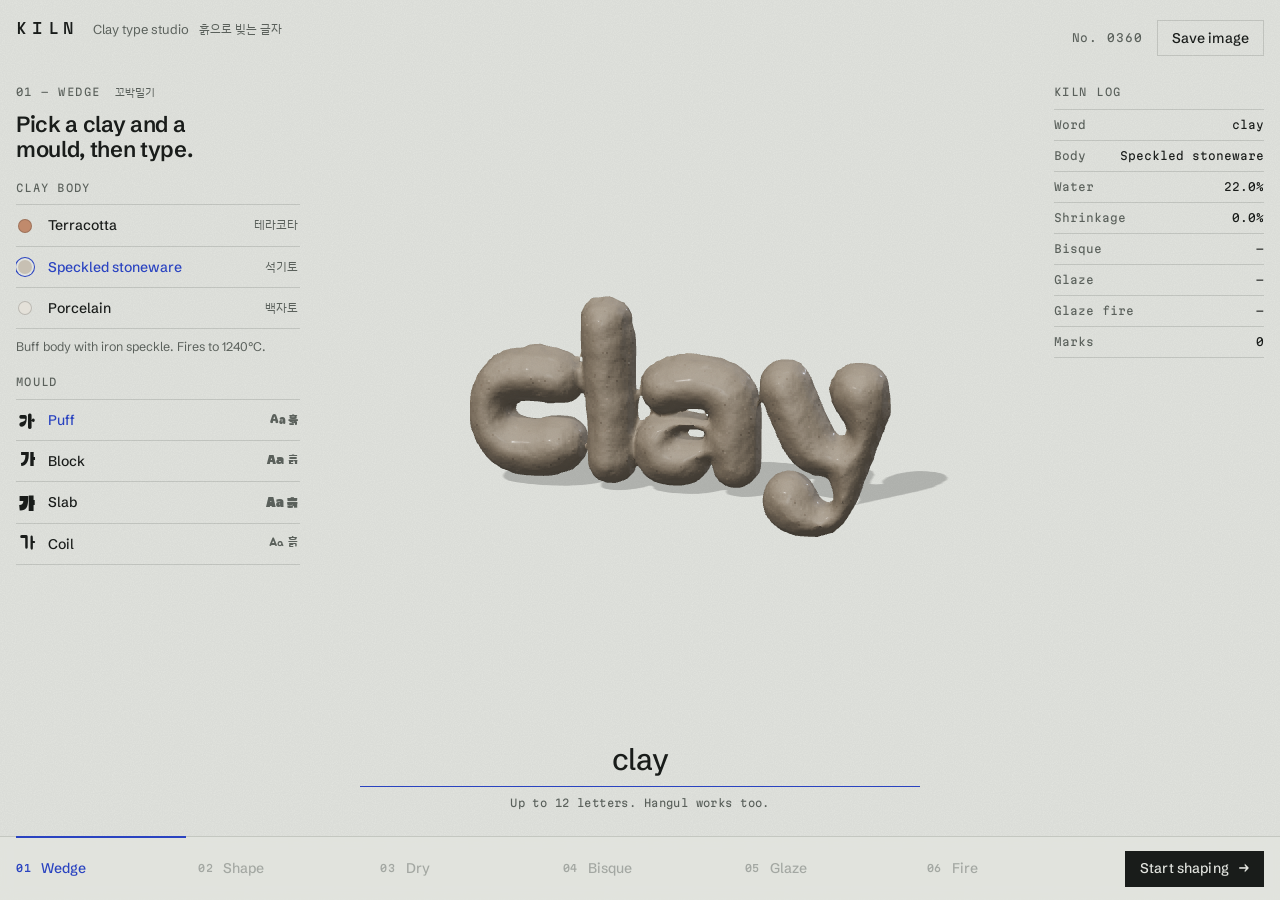
==== index.html @ d6819cc2 "Add KILN clay type studio Interactive typography site: a typed word is inflated into clay letters fr" ====
<!doctype html>
<html lang="en">
<head>
<meta charset="utf-8">
<meta name="viewport" content="width=device-width, initial-scale=1, viewport-fit=cover">
<title>Kiln Type Studio</title>
<meta name="description" content="Type a word and it is built out of clay. Shape it with your hands, dry it, fire it, glaze it.">
<meta name="claude:viewport-fit-sides" content="cover">
<link rel="preconnect" href="https://fonts.googleapis.com">
<link rel="preconnect" href="https://fonts.gstatic.com" crossorigin>
<link rel="stylesheet" href="https://fonts.googleapis.com/css2?family=Bagel+Fat+One&family=Black+Han+Sans&family=Gasoek+One&family=Jua&family=Schibsted+Grotesk:wght@400;500;600;700&family=Martian+Mono:wght@300;400;500&family=IBM+Plex+Sans+KR:wght@400;500&display=swap">
<link rel="stylesheet" href="css/style.css">
<script type="importmap">{ "imports": { "three": "./vendor/three.module.js" } }</script>
</head>
<body data-stage="0">
<div class="grain" aria-hidden="true"></div>
<div class="glow" aria-hidden="true"></div>
<canvas id="stage" aria-label="Clay letters on a banding wheel"></canvas>

<header class="top">
  <div class="mark">
    <span class="mark-word">KILN</span>
    <span class="mark-sub">Clay type studio<span class="ko">흙으로 빚는 글자</span></span>
  </div>
  <div class="top-right">
    <span class="piece mono" id="piece">No. 0001</span>
    <button class="btn ghost" id="save" type="button">Save image</button>
  </div>
</header>

<aside class="panel" id="panel">
  <!-- 01 Wedge -->
  <section class="step-pane" data-pane="0">
    <p class="eyebrow mono">01 — Wedge <span class="ko">꼬박밀기</span></p>
    <h2 class="pane-title">Pick a clay and a mould, then type.</h2>
    <div class="field">
      <span class="label mono">Clay body</span>
      <div class="chips" id="bodies" role="radiogroup" aria-label="Clay body"></div>
      <p class="hint" id="body-note"></p>
    </div>
    <div class="field">
      <span class="label mono">Mould</span>
      <div class="chips" id="moulds" role="radiogroup" aria-label="Letter mould"></div>
    </div>
  </section>

  <!-- 02 Shape -->
  <section class="step-pane" data-pane="1">
    <p class="eyebrow mono">02 — Shape <span class="ko">성형</span></p>
    <h2 class="pane-title">Work the letters by hand.</h2>
    <div class="tools" id="tools" role="radiogroup" aria-label="Tool"></div>
    <div class="field">
      <label class="label mono" for="brush">Tool size <output id="brush-out" class="mono">M</output></label>
      <input type="range" id="brush" min="0" max="2" step="1" value="1">
    </div>
    <div class="row">
      <button class="btn ghost" id="undo" type="button">Undo <kbd>⌘Z</kbd></button>
      <button class="btn ghost" id="reform" type="button">Re-wedge</button>
    </div>
    <p class="hint">Drag on the clay to use the tool. Drag the empty space to turn the wheel.</p>
  </section>

  <!-- 03 Dry -->
  <section class="step-pane" data-pane="2">
    <p class="eyebrow mono">03 — Dry <span class="ko">건조</span></p>
    <h2 class="pane-title">Leave it on the shelf.</h2>
    <div class="meter">
      <div class="meter-num mono"><span id="moist">22.0</span><small>% water</small></div>
      <div class="meter-bar"><i id="moist-bar"></i></div>
      <ol class="phases mono" id="dry-phases">
        <li data-at="22">Plastic</li>
        <li data-at="12">Leather-hard</li>
        <li data-at="0">Bone dry</li>
      </ol>
    </div>
    <p class="hint">Clay loses about 5% of its size as the water leaves.</p>
  </section>

  <!-- 04 Bisque -->
  <section class="step-pane" data-pane="3">
    <p class="eyebrow mono">04 — Bisque <span class="ko">초벌</span></p>
    <h2 class="pane-title">First firing, to cone 08.</h2>
    <div class="kiln">
      <div class="meter-num mono"><span class="temp" data-temp>20</span><small>°C</small></div>
      <canvas class="curve" data-curve width="560" height="200" aria-label="Firing curve"></canvas>
    </div>
    <button class="btn solid" data-fire="bisque" type="button">Fire the kiln</button>
  </section>

  <!-- 05 Glaze -->
  <section class="step-pane" data-pane="4">
    <p class="eyebrow mono">05 — Glaze <span class="ko">시유</span></p>
    <h2 class="pane-title">Choose a glaze and dip.</h2>
    <div class="glazes" id="glazes" role="radiogroup" aria-label="Glaze"></div>
    <div class="field">
      <label class="label mono" for="depth">Dip depth <output id="depth-out" class="mono">70%</output></label>
      <input type="range" id="depth" min="30" max="100" step="5" value="70">
    </div>
    <button class="btn solid" id="dip" type="button">Dip</button>
    <p class="hint">Raw glaze is chalky and pale. The colour only comes out in the kiln.</p>
  </section>

  <!-- 06 Fire -->
  <section class="step-pane" data-pane="5">
    <p class="eyebrow mono">06 — Glaze fire <span class="ko">재벌</span></p>
    <h2 class="pane-title" id="fire-title">Second firing.</h2>
    <div class="kiln">
      <div class="meter-num mono"><span class="temp" data-temp>20</span><small>°C</small></div>
      <canvas class="curve" data-curve width="560" height="200" aria-label="Firing curve"></canvas>
    </div>
    <button class="btn solid" data-fire="glaze" type="button">Fire the kiln</button>
    <div class="done" id="done" hidden>
      <p class="done-line">Out of the kiln.</p>
      <div class="row">
        <button class="btn solid" id="save2" type="button">Save image</button>
        <button class="btn ghost" id="again" type="button">New piece</button>
      </div>
    </div>
  </section>
</aside>

<aside class="log" aria-label="Kiln log">
  <p class="eyebrow mono">Kiln log</p>
  <dl class="mono">
    <div><dt>Word</dt><dd id="log-word">—</dd></div>
    <div><dt>Body</dt><dd id="log-body">—</dd></div>
    <div><dt>Water</dt><dd id="log-water">22%</dd></div>
    <div><dt>Shrinkage</dt><dd id="log-shrink">0.0%</dd></div>
    <div><dt>Bisque</dt><dd id="log-bisque">—</dd></div>
    <div><dt>Glaze</dt><dd id="log-glaze">—</dd></div>
    <div><dt>Glaze fire</dt><dd id="log-fire">—</dd></div>
    <div><dt>Marks</dt><dd id="log-marks">0</dd></div>
  </dl>
</aside>

<div class="type-in" id="type-in">
  <input id="word" type="text" maxlength="12" autocomplete="off" spellcheck="false" value="clay" aria-label="Word to make in clay">
  <p class="hint mono">Up to 12 letters. Hangul works too.</p>
</div>

<div class="cursor" id="cursor" aria-hidden="true"></div>
<p class="toast mono" id="toast" role="status" aria-live="polite"></p>

<nav class="rail" aria-label="Process">
  <ol id="steps">
    <li><button type="button" data-step="0"><span class="mono">01</span>Wedge</button></li>
    <li><button type="button" data-step="1"><span class="mono">02</span>Shape</button></li>
    <li><button type="button" data-step="2"><span class="mono">03</span>Dry</button></li>
    <li><button type="button" data-step="3"><span class="mono">04</span>Bisque</button></li>
    <li><button type="button" data-step="4"><span class="mono">05</span>Glaze</button></li>
    <li><button type="button" data-step="5"><span class="mono">06</span>Fire</button></li>
  </ol>
  <button class="btn solid next" id="next" type="button">Next<span aria-hidden="true">→</span></button>
</nav>

<script type="module" src="js/main.js"></script>
</body>
</html>
---- css/style.css ----
/* Layout: a full-bleed wheel-head with the studio's controls pinned to its edges —
   process rail along the floor, tool pane left, kiln log right. */
:root {
  --bg: #e2e4df;          /* studio plaster, faintly green like dried slip */
  --bg-2: #d7dad3;
  --ink: #191c1a;
  --ink-2: #5a605b;
  --rule: rgba(25, 28, 26, 0.14);
  --cobalt: #2a43c0;      /* the oldest ceramic blue */
  --on-cobalt: #f3f4f0;
  --heat: #ff6a2b;

  --f-ui: "Schibsted Grotesk", "Helvetica Neue", Arial, sans-serif;
  --f-mono: "Martian Mono", ui-monospace, "SFMono-Regular", Menlo, monospace;
  --f-ko: "IBM Plex Sans KR", "Apple SD Gothic Neo", "Malgun Gothic", sans-serif;

  --gut: max(16px, env(safe-area-inset-left, 0px));
  --gut-r: max(16px, env(safe-area-inset-right, 0px));
  --rail-h: 64px;
  color-scheme: light;
}
@media (prefers-color-scheme: dark) {
  :root:not([data-theme="light"]) {
    --bg: #131513; --bg-2: #1b1e1b; --ink: #e3e5df; --ink-2: #8e948e;
    --rule: rgba(227, 229, 223, 0.13); --cobalt: #8c9bff; --on-cobalt: #0e1020;
    color-scheme: dark;
  }
}
:root[data-theme="dark"] {
  --bg: #131513; --bg-2: #1b1e1b; --ink: #e3e5df; --ink-2: #8e948e;
  --rule: rgba(227, 229, 223, 0.13); --cobalt: #8c9bff; --on-cobalt: #0e1020;
  color-scheme: dark;
}
/* Inside the kiln everything is dark whatever the theme. */
body.firing {
  --bg: #0d0907; --bg-2: #18110d; --ink: #f2e7dd; --ink-2: #a8907f;
  --rule: rgba(242, 231, 221, 0.14); --cobalt: #ffb48a; --on-cobalt: #1a0d06;
}

* { box-sizing: border-box; }
[hidden] { display: none !important; }
html, body { height: 100%; }
body {
  margin: 0;
  background: var(--bg);
  color: var(--ink);
  font: 400 14px/1.45 var(--f-ui);
  overflow: hidden;
  transition: background-color 1.2s ease, color 1.2s ease;
  -webkit-font-smoothing: antialiased;
}
.mono { font-family: var(--f-mono); font-feature-settings: "zero" 0; }
.ko { font-family: var(--f-ko); }
button { font: inherit; color: inherit; }
:focus-visible { outline: 2px solid var(--cobalt); outline-offset: 2px; }

#stage {
  position: fixed; inset: 0; width: 100%; height: 100%;
  display: block; touch-action: none; cursor: grab;
}
#stage.grabbing { cursor: grabbing; }
#stage.tooling { cursor: none; }

.grain {
  position: fixed; inset: 0; pointer-events: none; z-index: 1; opacity: 0.5;
  background-image: url("data:image/svg+xml,%3Csvg xmlns='http://www.w3.org/2000/svg' width='180' height='180'%3E%3Cfilter id='n'%3E%3CfeTurbulence type='fractalNoise' baseFrequency='.9' numOctaves='2' stitchTiles='stitch'/%3E%3CfeColorMatrix values='0 0 0 0 0 0 0 0 0 0 0 0 0 0 0 0 0 0 .09 0'/%3E%3C/filter%3E%3Crect width='100%25' height='100%25' filter='url(%23n)'/%3E%3C/svg%3E");
}
.glow {
  position: fixed; inset: 0; pointer-events: none; opacity: 0;
  background:
    radial-gradient(60% 55% at 50% 52%, rgba(255, 118, 40, 0.55), rgba(190, 50, 10, 0.18) 55%, transparent 80%);
}

/* ---------- header ---------- */
.top {
  position: fixed; z-index: 5; top: 0; left: 0; right: 0;
  display: flex; align-items: flex-start; justify-content: space-between; gap: 16px;
  padding: 20px var(--gut-r) 0 var(--gut);
  pointer-events: none;
}
.top > * { pointer-events: auto; }
.mark { display: flex; align-items: baseline; gap: 14px; }
.mark-word {
  font: 500 15px/1 var(--f-mono); letter-spacing: 0.32em;
}
.mark-sub { color: var(--ink-2); font-size: 13px; display: flex; gap: 10px; }
.mark-sub .ko { font-size: 12px; }
.top-right { display: flex; align-items: center; gap: 14px; }
.piece { font-size: 11px; color: var(--ink-2); letter-spacing: 0.08em; }

/* ---------- buttons ---------- */
.btn {
  appearance: none; border: 1px solid var(--ink); background: transparent;
  height: 36px; padding: 0 14px; border-radius: 0;
  display: inline-flex; align-items: center; gap: 10px;
  font-weight: 500; letter-spacing: 0.01em; cursor: pointer;
  transition: background-color .2s, color .2s, border-color .2s, opacity .2s;
}
.btn.ghost { border-color: var(--rule); }
.btn.ghost:hover { border-color: var(--ink); }
.btn.solid { background: var(--ink); color: var(--bg); }
.btn.solid:hover { background: var(--cobalt); border-color: var(--cobalt); color: var(--on-cobalt); }
.btn:disabled { opacity: .35; cursor: not-allowed; }
.btn.solid:disabled:hover { background: var(--ink); border-color: var(--ink); color: var(--bg); }
kbd { font: 400 10px var(--f-mono); color: var(--ink-2); }

/* ---------- left pane ---------- */
.panel {
  position: fixed; z-index: 4; top: 84px; left: var(--gut);
  width: 284px; max-height: calc(100% - 84px - var(--rail-h) - 24px); overflow: auto;
  scrollbar-width: none;
}
.step-pane { display: none; flex-direction: column; gap: 18px; }
body[data-stage="0"] [data-pane="0"], body[data-stage="1"] [data-pane="1"],
body[data-stage="2"] [data-pane="2"], body[data-stage="3"] [data-pane="3"],
body[data-stage="4"] [data-pane="4"], body[data-stage="5"] [data-pane="5"] {
  display: flex; animation: pane-in .5s cubic-bezier(.2, .7, .2, 1);
}
@keyframes pane-in { from { opacity: 0; transform: translateY(8px); } }
.eyebrow { margin: 0; font-size: 10.5px; letter-spacing: 0.14em; text-transform: uppercase; color: var(--ink-2); }
.eyebrow .ko { text-transform: none; letter-spacing: 0; margin-left: 6px; font-size: 11px; }
.pane-title {
  margin: -6px 0 0; font-size: 22px; line-height: 1.12; font-weight: 600;
  letter-spacing: -0.015em; text-wrap: balance;
}
.field { display: flex; flex-direction: column; gap: 9px; }
.label {
  font-size: 10.5px; letter-spacing: 0.12em; text-transform: uppercase; color: var(--ink-2);
  display: flex; justify-content: space-between;
}
.label output { color: var(--ink); }
.hint { margin: 0; color: var(--ink-2); font-size: 12.5px; max-width: 34ch; }
.row { display: flex; gap: 8px; flex-wrap: wrap; }

.chips { display: flex; flex-direction: column; border-top: 1px solid var(--rule); }
.chip {
  appearance: none; background: none; border: 0; border-bottom: 1px solid var(--rule);
  display: grid; grid-template-columns: 18px 1fr auto; align-items: center; gap: 12px;
  padding: 10px 2px; text-align: left; cursor: pointer;
}
.chip .dot { width: 14px; height: 14px; border-radius: 50%; box-shadow: inset 0 0 0 1px rgba(0,0,0,.18); }
.chip .nm { font-weight: 500; }
.chip .sub { color: var(--ink-2); font-size: 11.5px; font-family: var(--f-ko); }
.chip[aria-checked="true"] .nm { color: var(--cobalt); }
.chip[aria-checked="true"] .dot { box-shadow: 0 0 0 2px var(--bg), 0 0 0 3px var(--cobalt); }
.chip .glyph { font-size: 18px; line-height: 1; width: 18px; text-align: center; }
.chip:hover .nm { text-decoration: underline; text-underline-offset: 3px; }

.tools { display: grid; grid-template-columns: repeat(4, 1fr); border: 1px solid var(--rule); }
.tool {
  appearance: none; background: none; border: 0; border-right: 1px solid var(--rule);
  padding: 12px 4px 10px; display: flex; flex-direction: column; align-items: center; gap: 6px;
  cursor: pointer; font-size: 12px;
}
.tool:last-child { border-right: 0; }
.tool svg { width: 26px; height: 26px; stroke: currentColor; fill: none; stroke-width: 1.3; }
.tool kbd { font-size: 9px; }
.tool[aria-checked="true"] { background: var(--ink); color: var(--bg); }
.tool[aria-checked="true"] kbd { color: inherit; opacity: .6; }

input[type="range"] {
  -webkit-appearance: none; appearance: none; width: 100%; height: 22px; background: none; margin: 0;
}
input[type="range"]::-webkit-slider-runnable-track { height: 1px; background: var(--ink-2); }
input[type="range"]::-moz-range-track { height: 1px; background: var(--ink-2); }
input[type="range"]::-webkit-slider-thumb {
  -webkit-appearance: none; width: 14px; height: 14px; margin-top: -7px; border-radius: 50%;
  background: var(--bg); border: 1px solid var(--ink);
}
input[type="range"]::-moz-range-thumb { width: 14px; height: 14px; border-radius: 50%; background: var(--bg); border: 1px solid var(--ink); }

.meter { display: flex; flex-direction: column; gap: 12px; }
.meter-num { font-size: 46px; font-weight: 300; line-height: 1; letter-spacing: -0.04em; font-variant-numeric: tabular-nums; }
.meter-num small { font-size: 12px; letter-spacing: 0.04em; margin-left: 6px; color: var(--ink-2); }
.meter-bar { height: 3px; background: var(--rule); position: relative; }
.meter-bar i { position: absolute; inset: 0 auto 0 0; width: 100%; background: var(--ink); }
.phases { list-style: none; margin: 0; padding: 0; display: flex; justify-content: space-between; font-size: 10.5px; color: var(--ink-2); }
.phases li.on { color: var(--ink); }

.kiln { display: flex; flex-direction: column; gap: 10px; }
.curve { width: 100%; height: auto; aspect-ratio: 560 / 200; max-width: 100%; border-top: 1px solid var(--rule); border-bottom: 1px solid var(--rule); }

.glazes { display: grid; grid-template-columns: repeat(5, 1fr); gap: 8px; }
.glaze {
  appearance: none; border: 0; background: none; padding: 0; cursor: pointer;
  display: flex; flex-direction: column; gap: 6px; align-items: stretch; text-align: left;
}
.glaze .tile {
  aspect-ratio: 3 / 4; max-width: 100%;
  box-shadow: inset 0 0 0 1px rgba(0,0,0,.12);
  position: relative; overflow: hidden;
}
.glaze .tile::after {
  content: ""; position: absolute; inset: 0;
  background: linear-gradient(115deg, rgba(255,255,255,.38) 0 18%, transparent 30% 100%);
}
.glaze .nm { font-size: 11px; line-height: 1.2; }
.glaze[aria-checked="true"] .tile { outline: 1px solid var(--cobalt); outline-offset: 3px; }
.glaze[aria-checked="true"] .nm { color: var(--cobalt); }

.done { display: flex; flex-direction: column; gap: 12px; padding-top: 6px; border-top: 1px solid var(--rule); }
.done-line { margin: 10px 0 0; font-size: 18px; font-weight: 600; }

/* ---------- kiln log ---------- */
.log {
  position: fixed; z-index: 4; top: 84px; right: var(--gut-r); width: 210px;
}
.log dl { margin: 10px 0 0; font-size: 11px; border-top: 1px solid var(--rule); }
.log dl > div { display: flex; justify-content: space-between; gap: 10px; padding: 7px 0; border-bottom: 1px solid var(--rule); }
.log dt { color: var(--ink-2); }
.log dd { margin: 0; text-align: right; font-variant-numeric: tabular-nums; min-width: 0; overflow-wrap: anywhere; }

/* ---------- typing ---------- */
.type-in {
  position: fixed; z-index: 4; left: 50%; bottom: calc(var(--rail-h) + 26px);
  transform: translateX(-50%); width: min(560px, calc(100% - 2 * 300px - 80px));
  display: none; flex-direction: column; align-items: center; gap: 8px;
}
body[data-stage="0"] .type-in { display: flex; }
#word {
  width: 100%; border: 0; border-bottom: 1px solid var(--ink); background: transparent; color: var(--ink);
  font: 500 30px/1.2 var(--f-ui); letter-spacing: -0.01em; text-align: center; padding: 6px 0 8px;
  border-radius: 0; caret-color: var(--cobalt);
}
#word::selection { background: var(--cobalt); color: var(--on-cobalt); }
#word:focus { outline: none; border-bottom-color: var(--cobalt); }
.type-in .hint { font-size: 10.5px; letter-spacing: 0.04em; max-width: none; }

/* ---------- tool cursor ---------- */
.cursor {
  position: fixed; z-index: 3; left: 0; top: 0; width: 40px; height: 40px; margin: -20px 0 0 -20px;
  border: 1px solid var(--ink); border-radius: 50%; pointer-events: none; opacity: 0;
  transition: opacity .15s, width .15s, height .15s, margin .15s;
  mix-blend-mode: difference; border-color: #fff;
}
.cursor.on { opacity: .9; }
.cursor::after { content: ""; position: absolute; left: 50%; top: 50%; width: 3px; height: 3px; margin: -1.5px; background: #fff; border-radius: 50%; }

.toast {
  position: fixed; z-index: 6; left: 50%; top: 72px; transform: translate(-50%, -6px);
  margin: 0; font-size: 11px; letter-spacing: 0.06em; padding: 8px 12px;
  background: var(--ink); color: var(--bg); opacity: 0; pointer-events: none;
  transition: opacity .25s, transform .25s;
}
.toast.on { opacity: 1; transform: translate(-50%, 0); }

/* ---------- process rail ---------- */
.rail {
  position: fixed; z-index: 5; left: 0; right: 0; bottom: 0; height: calc(var(--rail-h) + env(safe-area-inset-bottom, 0px));
  padding: 0 var(--gut-r) env(safe-area-inset-bottom, 0px) var(--gut);
  display: flex; align-items: center; gap: 16px; border-top: 1px solid var(--rule);
  background: color-mix(in srgb, var(--bg) 82%, transparent);
  backdrop-filter: blur(6px); -webkit-backdrop-filter: blur(6px);
  transition: background-color 1.2s;
}
.rail ol { list-style: none; margin: 0; padding: 0; display: flex; flex: 1; min-width: 0; height: 100%; }
.rail li { flex: 1; min-width: 0; }
.rail li button {
  appearance: none; border: 0; background: none; width: 100%; height: 100%;
  display: flex; align-items: center; gap: 10px; padding: 0 10px 0 0; cursor: pointer;
  color: var(--ink-2); font-weight: 500; position: relative; white-space: nowrap;
}
.rail li button span { font-size: 10px; letter-spacing: .06em; }
.rail li button::before {
  content: ""; position: absolute; left: 0; right: 12px; top: -1px; height: 2px; background: transparent;
  transform-origin: left; transition: background-color .3s;
}
.rail li button.past { color: var(--ink); }
.rail li button.past::before { background: var(--ink); }
.rail li button[aria-current="step"] { color: var(--cobalt); }
.rail li button[aria-current="step"]::before { background: var(--cobalt); }
.rail li button:disabled { cursor: default; opacity: .45; }
.next { flex: none; }
.next span { font-family: var(--f-mono); }

/* ---------- narrow screens ---------- */
@media (max-width: 1020px) {
  .log { display: none; }
  .type-in { width: min(520px, calc(100% - 284px - 80px)); left: calc(50% + 150px); }
}
@media (max-width: 760px) {
  :root { --rail-h: 56px; }
  .mark-sub { display: none; }
  .piece { display: none; }
  .panel {
    top: auto; left: 0; right: 0; width: auto; bottom: calc(var(--rail-h) + env(safe-area-inset-bottom, 0px));
    max-height: 44%; padding: 14px var(--gut-r) 14px var(--gut);
    background: color-mix(in srgb, var(--bg) 90%, transparent);
    backdrop-filter: blur(6px); -webkit-backdrop-filter: blur(6px);
    border-top: 1px solid var(--rule);
  }
  .step-pane { gap: 12px; }
  .pane-title { font-size: 17px; }
  .hint { font-size: 12px; }
  .chips { flex-direction: row; flex-wrap: wrap; border: 0; gap: 6px; }
  .chip { border: 1px solid var(--rule); grid-template-columns: auto auto; padding: 6px 10px; gap: 8px; }
  .chip .sub { display: none; }
  .meter-num { font-size: 34px; }
  .type-in { top: 64px; bottom: auto; left: 50%; width: calc(100% - 32px); }
  #word { font-size: 24px; }
  .rail li button { flex-direction: column; justify-content: center; align-items: flex-start; gap: 0; font-size: 11px; padding: 0 4px 0 0; }
  .rail li button::before { right: 4px; }
  .next { padding: 0 10px; height: 34px; }
  .cursor { display: none; }
}
@media (max-width: 420px) {
  .rail li button { font-size: 0; }
  .rail li button span { font-size: 11px; }
}

@media (prefers-reduced-motion: reduce) {
  *, *::before, *::after { animation-duration: .01ms !important; transition-duration: .01ms !important; }
}
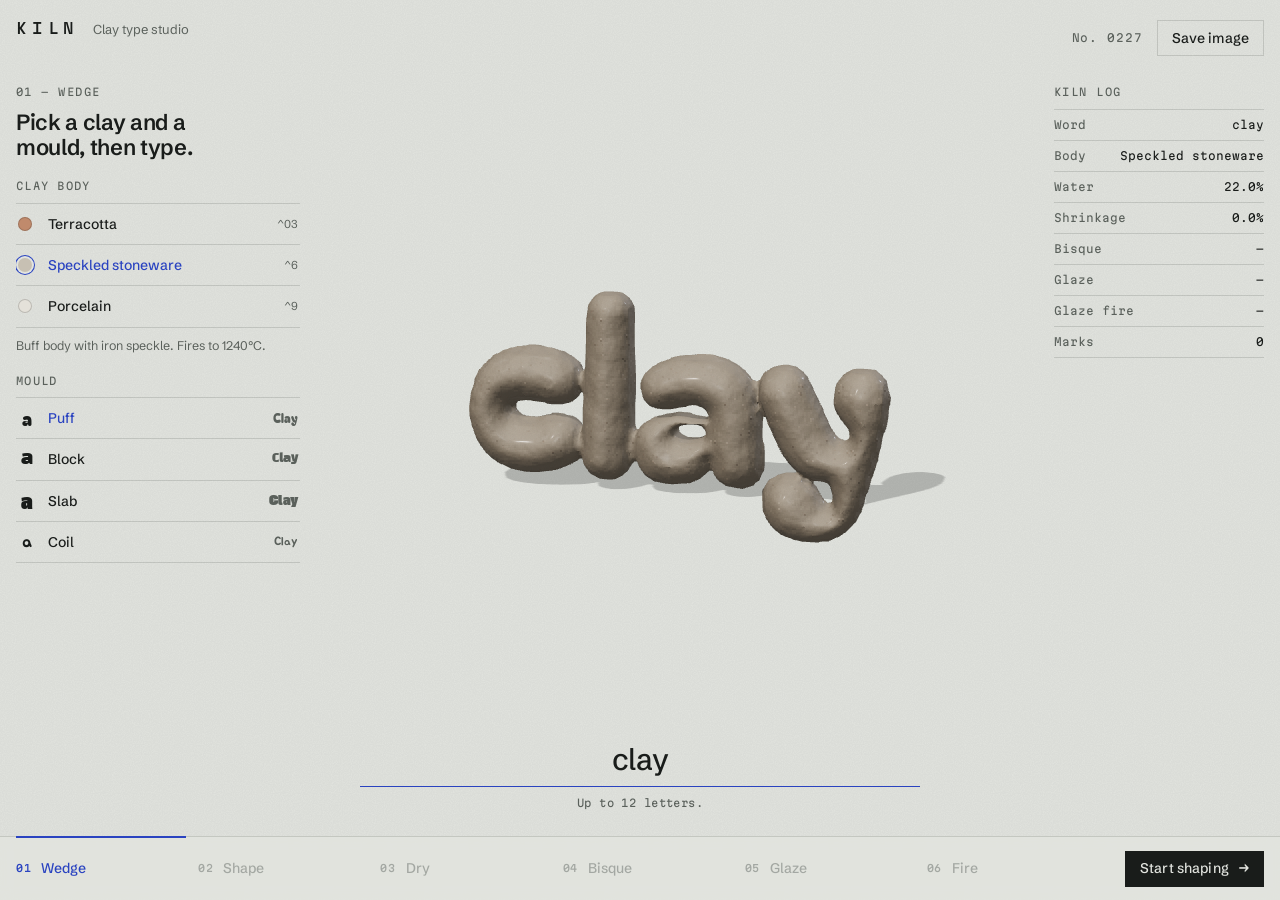
==== commit bf6a8a9d: "Remove Korean text from the interface Body chips now show the firing cone and mould chips show a Lat" ====
--- a/index.html
+++ b/index.html
@@ -8,7 +8,7 @@
 <meta name="claude:viewport-fit-sides" content="cover">
 <link rel="preconnect" href="https://fonts.googleapis.com">
 <link rel="preconnect" href="https://fonts.gstatic.com" crossorigin>
-<link rel="stylesheet" href="https://fonts.googleapis.com/css2?family=Bagel+Fat+One&family=Black+Han+Sans&family=Gasoek+One&family=Jua&family=Schibsted+Grotesk:wght@400;500;600;700&family=Martian+Mono:wght@300;400;500&family=IBM+Plex+Sans+KR:wght@400;500&display=swap">
+<link rel="stylesheet" href="https://fonts.googleapis.com/css2?family=Bagel+Fat+One&family=Black+Han+Sans&family=Gasoek+One&family=Jua&family=Schibsted+Grotesk:wght@400;500;600;700&family=Martian+Mono:wght@300;400;500&display=swap">
 <link rel="stylesheet" href="css/style.css">
 <script type="importmap">{ "imports": { "three": "./vendor/three.module.js" } }</script>
 </head>
@@ -20,7 +20,7 @@
 <header class="top">
   <div class="mark">
     <span class="mark-word">KILN</span>
-    <span class="mark-sub">Clay type studio<span class="ko">흙으로 빚는 글자</span></span>
+    <span class="mark-sub">Clay type studio</span>
   </div>
   <div class="top-right">
     <span class="piece mono" id="piece">No. 0001</span>
@@ -31,7 +31,7 @@
 <aside class="panel" id="panel">
   <!-- 01 Wedge -->
   <section class="step-pane" data-pane="0">
-    <p class="eyebrow mono">01 — Wedge <span class="ko">꼬박밀기</span></p>
+    <p class="eyebrow mono">01 — Wedge</p>
     <h2 class="pane-title">Pick a clay and a mould, then type.</h2>
     <div class="field">
       <span class="label mono">Clay body</span>
@@ -46,7 +46,7 @@
 
   <!-- 02 Shape -->
   <section class="step-pane" data-pane="1">
-    <p class="eyebrow mono">02 — Shape <span class="ko">성형</span></p>
+    <p class="eyebrow mono">02 — Shape</p>
     <h2 class="pane-title">Work the letters by hand.</h2>
     <div class="tools" id="tools" role="radiogroup" aria-label="Tool"></div>
     <div class="field">
@@ -62,7 +62,7 @@
 
   <!-- 03 Dry -->
   <section class="step-pane" data-pane="2">
-    <p class="eyebrow mono">03 — Dry <span class="ko">건조</span></p>
+    <p class="eyebrow mono">03 — Dry</p>
     <h2 class="pane-title">Leave it on the shelf.</h2>
     <div class="meter">
       <div class="meter-num mono"><span id="moist">22.0</span><small>% water</small></div>
@@ -78,7 +78,7 @@
 
   <!-- 04 Bisque -->
   <section class="step-pane" data-pane="3">
-    <p class="eyebrow mono">04 — Bisque <span class="ko">초벌</span></p>
+    <p class="eyebrow mono">04 — Bisque</p>
     <h2 class="pane-title">First firing, to cone 08.</h2>
     <div class="kiln">
       <div class="meter-num mono"><span class="temp" data-temp>20</span><small>°C</small></div>
@@ -89,7 +89,7 @@
 
   <!-- 05 Glaze -->
   <section class="step-pane" data-pane="4">
-    <p class="eyebrow mono">05 — Glaze <span class="ko">시유</span></p>
+    <p class="eyebrow mono">05 — Glaze</p>
     <h2 class="pane-title">Choose a glaze and dip.</h2>
     <div class="glazes" id="glazes" role="radiogroup" aria-label="Glaze"></div>
     <div class="field">
@@ -102,7 +102,7 @@
 
   <!-- 06 Fire -->
   <section class="step-pane" data-pane="5">
-    <p class="eyebrow mono">06 — Glaze fire <span class="ko">재벌</span></p>
+    <p class="eyebrow mono">06 — Glaze fire</p>
     <h2 class="pane-title" id="fire-title">Second firing.</h2>
     <div class="kiln">
       <div class="meter-num mono"><span class="temp" data-temp>20</span><small>°C</small></div>
@@ -135,7 +135,7 @@
 
 <div class="type-in" id="type-in">
   <input id="word" type="text" maxlength="12" autocomplete="off" spellcheck="false" value="clay" aria-label="Word to make in clay">
-  <p class="hint mono">Up to 12 letters. Hangul works too.</p>
+  <p class="hint mono">Up to 12 letters.</p>
 </div>
 
 <div class="cursor" id="cursor" aria-hidden="true"></div>
--- a/css/style.css
+++ b/css/style.css
@@ -12,7 +12,6 @@
 
   --f-ui: "Schibsted Grotesk", "Helvetica Neue", Arial, sans-serif;
   --f-mono: "Martian Mono", ui-monospace, "SFMono-Regular", Menlo, monospace;
-  --f-ko: "IBM Plex Sans KR", "Apple SD Gothic Neo", "Malgun Gothic", sans-serif;
 
   --gut: max(16px, env(safe-area-inset-left, 0px));
   --gut-r: max(16px, env(safe-area-inset-right, 0px));
@@ -50,7 +49,6 @@
   -webkit-font-smoothing: antialiased;
 }
 .mono { font-family: var(--f-mono); font-feature-settings: "zero" 0; }
-.ko { font-family: var(--f-ko); }
 button { font: inherit; color: inherit; }
 :focus-visible { outline: 2px solid var(--cobalt); outline-offset: 2px; }
 
@@ -84,7 +82,6 @@
   font: 500 15px/1 var(--f-mono); letter-spacing: 0.32em;
 }
 .mark-sub { color: var(--ink-2); font-size: 13px; display: flex; gap: 10px; }
-.mark-sub .ko { font-size: 12px; }
 .top-right { display: flex; align-items: center; gap: 14px; }
 .piece { font-size: 11px; color: var(--ink-2); letter-spacing: 0.08em; }
 
@@ -118,7 +115,6 @@
 }
 @keyframes pane-in { from { opacity: 0; transform: translateY(8px); } }
 .eyebrow { margin: 0; font-size: 10.5px; letter-spacing: 0.14em; text-transform: uppercase; color: var(--ink-2); }
-.eyebrow .ko { text-transform: none; letter-spacing: 0; margin-left: 6px; font-size: 11px; }
 .pane-title {
   margin: -6px 0 0; font-size: 22px; line-height: 1.12; font-weight: 600;
   letter-spacing: -0.015em; text-wrap: balance;
@@ -140,7 +136,7 @@
 }
 .chip .dot { width: 14px; height: 14px; border-radius: 50%; box-shadow: inset 0 0 0 1px rgba(0,0,0,.18); }
 .chip .nm { font-weight: 500; }
-.chip .sub { color: var(--ink-2); font-size: 11.5px; font-family: var(--f-ko); }
+.chip .sub { color: var(--ink-2); font-size: 11.5px; }
 .chip[aria-checked="true"] .nm { color: var(--cobalt); }
 .chip[aria-checked="true"] .dot { box-shadow: 0 0 0 2px var(--bg), 0 0 0 3px var(--cobalt); }
 .chip .glyph { font-size: 18px; line-height: 1; width: 18px; text-align: center; }
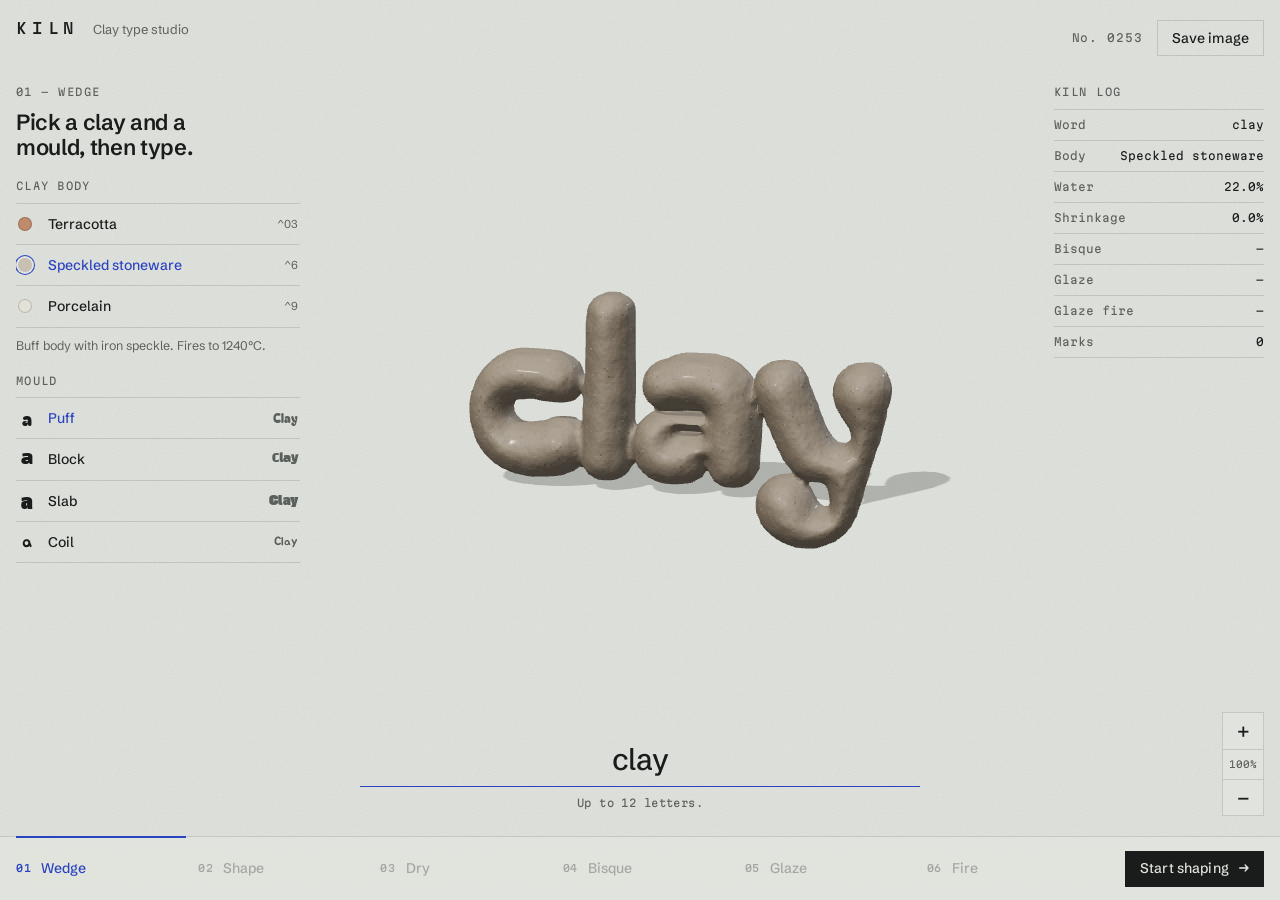
==== commit 2dcf1a57: "Polish the phone layout, add zoom, add site icon Phone rail drops the floating step bars for a singl" ====
--- a/index.html
+++ b/index.html
@@ -6,6 +6,10 @@
 <title>Kiln Type Studio</title>
 <meta name="description" content="Type a word and it is built out of clay. Shape it with your hands, dry it, fire it, glaze it.">
 <meta name="claude:viewport-fit-sides" content="cover">
+<link rel="icon" href="favicon.ico" sizes="any">
+<link rel="icon" href="icons/favicon-32.png" sizes="32x32" type="image/png">
+<link rel="apple-touch-icon" href="icons/apple-touch-icon.png">
+<meta name="theme-color" content="#e2e4df">
 <link rel="preconnect" href="https://fonts.googleapis.com">
 <link rel="preconnect" href="https://fonts.gstatic.com" crossorigin>
 <link rel="stylesheet" href="https://fonts.googleapis.com/css2?family=Bagel+Fat+One&family=Black+Han+Sans&family=Gasoek+One&family=Jua&family=Schibsted+Grotesk:wght@400;500;600;700&family=Martian+Mono:wght@300;400;500&display=swap">
@@ -57,7 +61,7 @@
       <button class="btn ghost" id="undo" type="button">Undo <kbd>⌘Z</kbd></button>
       <button class="btn ghost" id="reform" type="button">Re-wedge</button>
     </div>
-    <p class="hint">Drag on the clay to use the tool. Drag the empty space to turn the wheel.</p>
+    <p class="hint">Drag on the clay to use the tool. Drag the empty space to turn the wheel. Pinch or scroll to zoom in for detail.</p>
   </section>
 
   <!-- 03 Dry -->
@@ -138,6 +142,12 @@
   <p class="hint mono">Up to 12 letters.</p>
 </div>
 
+<div class="zoom" id="zoom" role="group" aria-label="Zoom">
+  <button type="button" id="zin" aria-label="Zoom in">+</button>
+  <button type="button" id="zfit" aria-label="Reset zoom" title="Reset zoom (0)">100%</button>
+  <button type="button" id="zout" aria-label="Zoom out">−</button>
+</div>
+
 <div class="cursor" id="cursor" aria-hidden="true"></div>
 <p class="toast mono" id="toast" role="status" aria-live="polite"></p>
 
--- a/css/style.css
+++ b/css/style.css
@@ -21,13 +21,13 @@
 @media (prefers-color-scheme: dark) {
   :root:not([data-theme="light"]) {
     --bg: #131513; --bg-2: #1b1e1b; --ink: #e3e5df; --ink-2: #8e948e;
-    --rule: rgba(227, 229, 223, 0.13); --cobalt: #8c9bff; --on-cobalt: #0e1020;
+    --rule: rgba(227, 229, 223, 0.13); --cobalt: #6f95ff; --on-cobalt: #0e1020;
     color-scheme: dark;
   }
 }
 :root[data-theme="dark"] {
   --bg: #131513; --bg-2: #1b1e1b; --ink: #e3e5df; --ink-2: #8e948e;
-  --rule: rgba(227, 229, 223, 0.13); --cobalt: #8c9bff; --on-cobalt: #0e1020;
+  --rule: rgba(227, 229, 223, 0.13); --cobalt: #6f95ff; --on-cobalt: #0e1020;
   color-scheme: dark;
 }
 /* Inside the kiln everything is dark whatever the theme. */
@@ -234,11 +234,34 @@
 
 .toast {
   position: fixed; z-index: 6; left: 50%; top: 72px; transform: translate(-50%, -6px);
+  max-width: calc(100% - 32px); width: max-content; text-align: center;
   margin: 0; font-size: 11px; letter-spacing: 0.06em; padding: 8px 12px;
   background: var(--ink); color: var(--bg); opacity: 0; pointer-events: none;
   transition: opacity .25s, transform .25s;
 }
 .toast.on { opacity: 1; transform: translate(-50%, 0); }
+
+body.zoomed .panel, body.zoomed .log {
+  background: color-mix(in srgb, var(--bg) 84%, transparent);
+  box-shadow: 0 0 0 14px color-mix(in srgb, var(--bg) 84%, transparent);
+  backdrop-filter: blur(8px); -webkit-backdrop-filter: blur(8px);
+}
+@media (max-width: 760px) { body.zoomed .panel { box-shadow: none; } }
+
+/* ---------- zoom ---------- */
+.zoom {
+  position: fixed; z-index: 4; right: var(--gut-r); bottom: calc(var(--rail-h) + 20px + env(safe-area-inset-bottom, 0px));
+  display: flex; flex-direction: column; border: 1px solid var(--rule);
+  background: color-mix(in srgb, var(--bg) 85%, transparent); backdrop-filter: blur(6px); -webkit-backdrop-filter: blur(6px);
+  transition: background-color 1.2s;
+}
+.zoom button {
+  appearance: none; border: 0; background: none; width: 40px; height: 36px; padding: 0; cursor: pointer;
+  font: 400 18px/1 var(--f-mono); color: var(--ink);
+}
+.zoom button + button { border-top: 1px solid var(--rule); }
+.zoom #zfit { height: 30px; font-size: 9.5px; letter-spacing: .02em; color: var(--ink-2); font-variant-numeric: tabular-nums; }
+.zoom button:hover { background: var(--bg-2); }
 
 /* ---------- process rail ---------- */
 .rail {
@@ -294,14 +317,39 @@
   .meter-num { font-size: 34px; }
   .type-in { top: 64px; bottom: auto; left: 50%; width: calc(100% - 32px); }
   #word { font-size: 24px; }
-  .rail li button { flex-direction: column; justify-content: center; align-items: flex-start; gap: 0; font-size: 11px; padding: 0 4px 0 0; }
-  .rail li button::before { right: 4px; }
-  .next { padding: 0 10px; height: 34px; }
+  .top { padding-top: 14px; }
+  .top .btn { height: 32px; padding: 0 12px; font-size: 13px; }
+  .toast { top: 60px; font-size: 10.5px; }
+  /* rail: numbers for the other steps, the current one spelled out in a pill; no floating bars */
+  .rail { gap: 10px; border-top: 0; }
+  .rail ol { gap: 0; align-items: center; height: 100%; }
+  .rail li { flex: none; min-width: 0; }
+  .rail li button {
+    height: 36px; width: auto; min-width: 30px; padding: 0 4px; justify-content: center; gap: 6px;
+    font-size: 0; border-radius: 18px; white-space: nowrap;
+  }
+  .rail li button::before { display: none; }
+  .rail li button span { font-size: 11px; }
+  .rail li button.past { color: var(--ink); }
+  .rail li button[aria-current="step"] {
+    font-size: 13px; font-weight: 600; padding: 0 13px 0 11px; margin: 0 4px;
+    background: var(--ink); color: var(--bg);
+  }
+  .rail li button[aria-current="step"] span { color: inherit; opacity: .55; }
+  .next { padding: 0 12px; height: 36px; margin-left: auto; }
+  .zoom { bottom: calc(var(--rail-h) + var(--sheet, 0px) + 12px + env(safe-area-inset-bottom, 0px)); }
+  .zoom button { width: 38px; height: 34px; }
   .cursor { display: none; }
 }
-@media (max-width: 420px) {
-  .rail li button { font-size: 0; }
-  .rail li button span { font-size: 11px; }
+@media (max-width: 760px) and (max-height: 760px) {
+  /* short phones: keep the sheet to its controls */
+  .step-pane .hint { display: none; }
+  .step-pane { gap: 10px; }
+  .meter-num { font-size: 28px; }
+}
+@media (max-width: 370px) {
+  .rail li button { min-width: 25px; padding: 0 2px; }
+  .rail li button[aria-current="step"] { padding: 0 10px 0 9px; margin: 0 2px; }
 }
 
 @media (prefers-reduced-motion: reduce) {
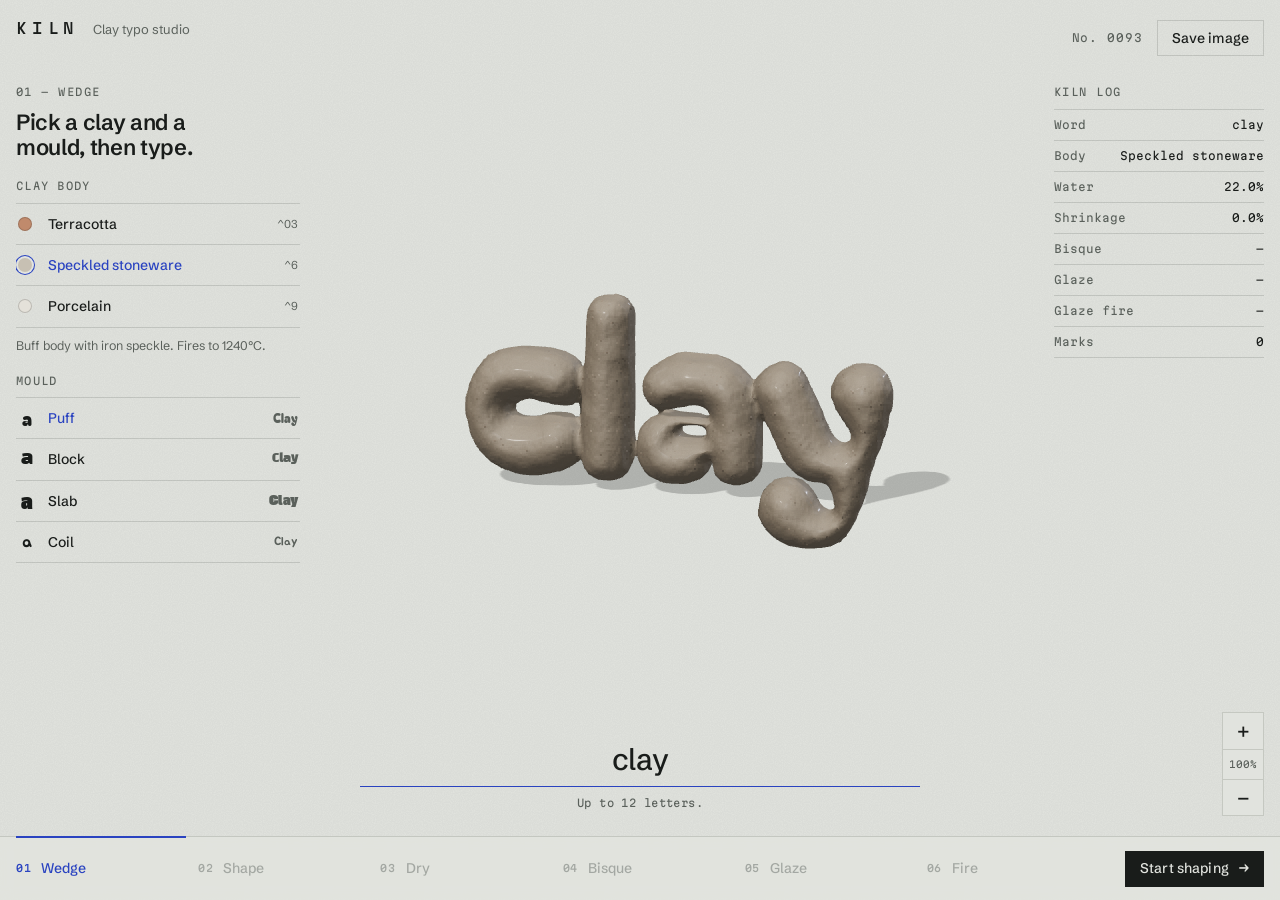
==== commit 50a950f0: "Rename to Kiln Typo Studio Page title, header subtitle, README, reel end cards and the logo lockup. " ====
--- a/index.html
+++ b/index.html
@@ -3,7 +3,7 @@
 <head>
 <meta charset="utf-8">
 <meta name="viewport" content="width=device-width, initial-scale=1, viewport-fit=cover">
-<title>Kiln Type Studio</title>
+<title>Kiln Typo Studio</title>
 <meta name="description" content="Type a word and it is built out of clay. Shape it with your hands, dry it, fire it, glaze it.">
 <meta name="claude:viewport-fit-sides" content="cover">
 <link rel="icon" href="favicon.ico" sizes="any">
@@ -24,7 +24,7 @@
 <header class="top">
   <div class="mark">
     <span class="mark-word">KILN</span>
-    <span class="mark-sub">Clay type studio</span>
+    <span class="mark-sub">Clay typo studio</span>
   </div>
   <div class="top-right">
     <span class="piece mono" id="piece">No. 0001</span>
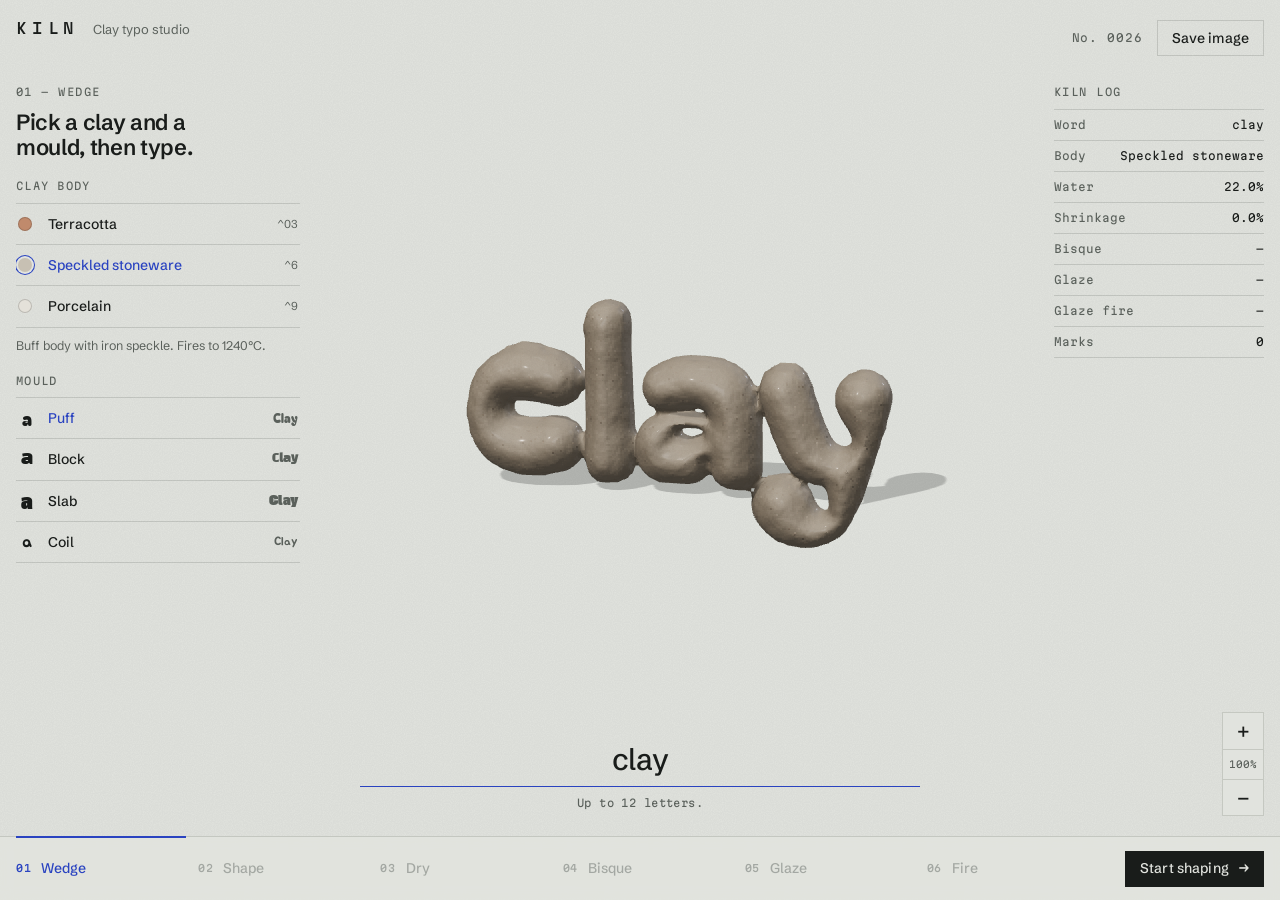
==== commit 6a4f846f: "Use just "Kiln" as the page title Co-Authored-By: Claude Opus 5.5 <noreply@anthropic.com> Claude-Ses" ====
--- a/index.html
+++ b/index.html
@@ -3,7 +3,7 @@
 <head>
 <meta charset="utf-8">
 <meta name="viewport" content="width=device-width, initial-scale=1, viewport-fit=cover">
-<title>Kiln Typo Studio</title>
+<title>Kiln</title>
 <meta name="description" content="Type a word and it is built out of clay. Shape it with your hands, dry it, fire it, glaze it.">
 <meta name="claude:viewport-fit-sides" content="cover">
 <link rel="icon" href="favicon.ico" sizes="any">
